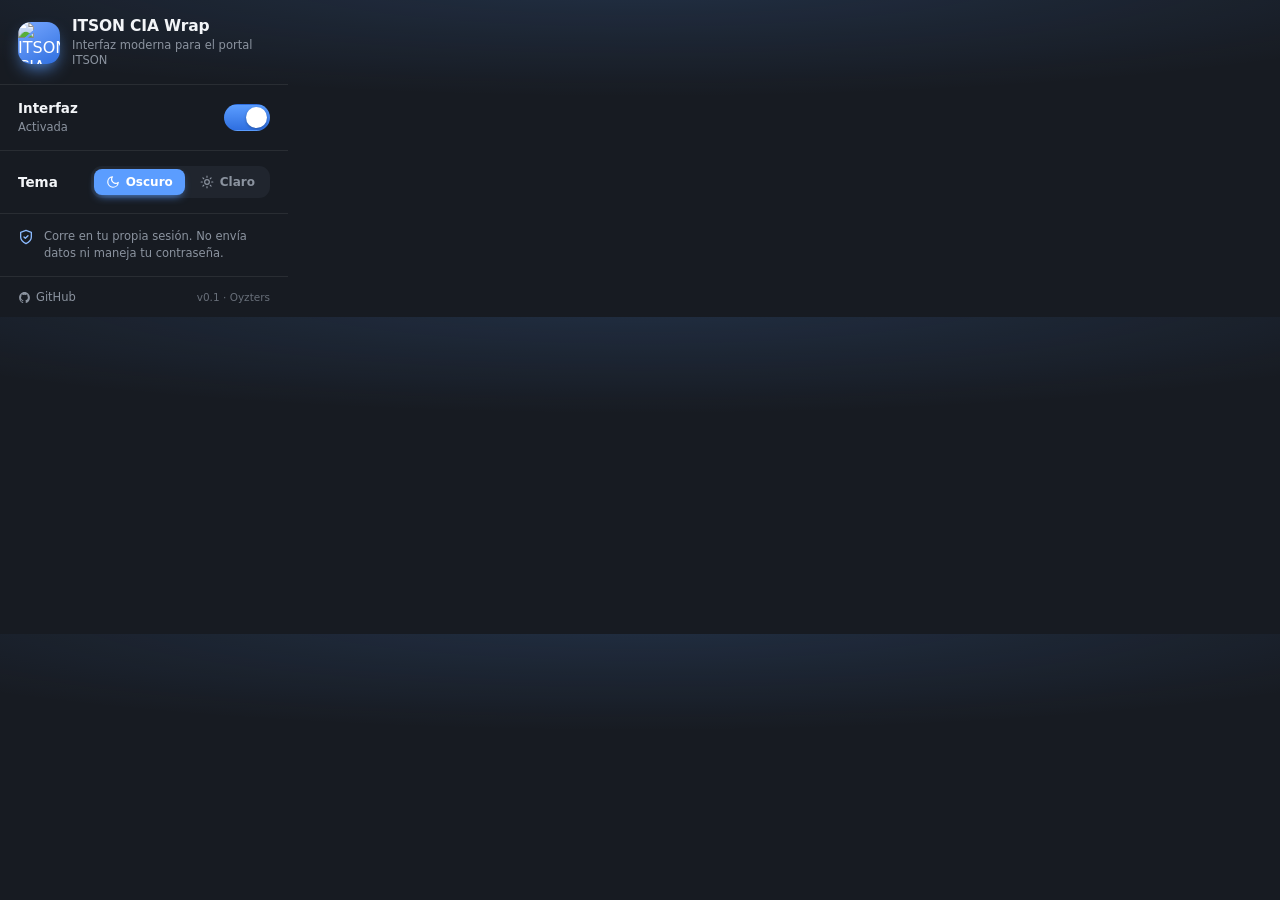
==== extension/popup.html @ 54900333 "Popup: quitar subtitulo 'Claro u oscuro' de Tema (redundante con el selector)" ====
<!doctype html>
<html lang="es">
<head>
<meta charset="utf-8">
<style>
  :root{
    --bg:#12151b; --surface:#171b22; --surface2:#20252e; --ink:#f3f5f8; --ink2:#c7cdd8;
    --muted:#8b939f; --line:rgba(255,255,255,.08); --brand:#5b9dff; --brand2:#8bbaff; --brand-deep:#2f6fe0;
    --knob:#c7cdd8; --glow:rgba(91,157,255,.16);
    --sans:'Inter','Segoe UI',system-ui,-apple-system,sans-serif;
  }
  :root[data-theme="light"]{
    --bg:#ffffff; --surface:#ffffff; --surface2:#eef2f8; --ink:#14213c; --ink2:#33415f;
    --muted:#66728d; --line:#e7ebf3; --brand:#2f5bea; --brand2:#3f6ff0; --brand-deep:#1e3fb0;
    --knob:#ffffff; --glow:rgba(47,91,234,.07);
  }
  *{box-sizing:border-box}
  body{ margin:0; width:288px; font-family:var(--sans); color:var(--ink);
    background:radial-gradient(100% 55% at 50% -8%, var(--glow), transparent 70%), var(--surface);
    -webkit-font-smoothing:antialiased; }

  .hd{ display:flex; align-items:center; gap:12px; padding:18px 18px 16px; }
  .mk{ width:42px; height:42px; border-radius:13px; flex:0 0 auto; display:grid; place-items:center; color:#fff;
    background:linear-gradient(150deg,#78a8ff,var(--brand-deep)); box-shadow:0 8px 18px -6px var(--brand); overflow:hidden; }
  .mk svg{ width:24px; height:24px; }
  .mk img{ width:100%; height:100%; object-fit:cover; }
  .hd h1{ margin:0; font-size:15.5px; font-weight:700; letter-spacing:-.01em; line-height:1.15; }
  .hd p{ margin:2px 0 0; font-size:11.5px; color:var(--muted); line-height:1.3; }

  .item{ display:flex; align-items:center; gap:12px; padding:15px 18px; border-top:1px solid var(--line); }
  .item .lbl{ flex:1; min-width:0; }
  .item .lbl b{ display:block; font-size:13.5px; font-weight:600; }
  .item .lbl span{ font-size:11.5px; color:var(--muted); }

  .sw{ width:46px; height:27px; border-radius:20px; background:var(--surface2); border:1px solid var(--line);
    position:relative; cursor:pointer; flex:0 0 auto; transition:background .16s, border-color .16s; }
  .sw::after{ content:""; position:absolute; top:2px; left:2px; width:21px; height:21px; border-radius:50%;
    background:var(--knob); box-shadow:0 1px 3px rgba(0,0,0,.28); transition:transform .18s cubic-bezier(.3,1.3,.5,1), background .16s; }
  .sw[aria-checked="true"]{ background:linear-gradient(180deg,var(--brand),var(--brand-deep)); border-color:transparent; }
  .sw[aria-checked="true"]::after{ transform:translateX(19px); background:#fff; }

  .seg{ display:flex; gap:3px; background:var(--surface2); border-radius:11px; padding:3px; }
  .seg button{ border:none; background:none; cursor:pointer; color:var(--muted); font:inherit; font-size:12px; font-weight:600;
    padding:6px 12px; border-radius:8px; display:flex; align-items:center; gap:6px; transition:background .14s, color .14s; }
  .seg button svg{ width:14px; height:14px; }
  .seg button.on{ background:var(--brand); color:#fff; box-shadow:0 4px 10px -4px var(--brand); }

  .note{ display:flex; gap:10px; align-items:flex-start; padding:14px 18px; border-top:1px solid var(--line); }
  .note svg{ width:16px; height:16px; color:var(--brand2); flex:0 0 auto; margin-top:1px; }
  .note p{ margin:0; font-size:11.5px; color:var(--muted); line-height:1.5; }

  .foot{ display:flex; align-items:center; gap:14px; padding:13px 18px; border-top:1px solid var(--line); }
  .foot a{ color:var(--muted); font-size:11.5px; text-decoration:none; display:inline-flex; align-items:center; gap:5px; }
  .foot a:hover{ color:var(--ink); }
  .foot a svg{ width:13px; height:13px; }
  .foot .sp{ flex:1; }
  .foot .ver{ font-size:10.5px; color:var(--muted); opacity:.7; }
</style>
</head>
<body>
  <div class="hd">
    <div class="mk"><img src="logo.png" alt="ITSON CIA Wrap"></div>
    <div><h1>ITSON CIA Wrap</h1><p>Interfaz moderna para el portal ITSON</p></div>
  </div>

  <div class="item">
    <div class="lbl"><b>Interfaz</b><span id="st">Activada</span></div>
    <div id="sw" class="sw" role="switch" aria-checked="true" tabindex="0"></div>
  </div>

  <div class="item">
    <div class="lbl"><b>Tema</b></div>
    <div class="seg">
      <button data-theme="dark" class="on"><svg viewBox="0 0 24 24" fill="none" stroke="currentColor" stroke-width="2" stroke-linecap="round" stroke-linejoin="round"><path d="M21 12.8A9 9 0 1 1 11.2 3a7 7 0 0 0 9.8 9.8z"/></svg>Oscuro</button>
      <button data-theme="light"><svg viewBox="0 0 24 24" fill="none" stroke="currentColor" stroke-width="2" stroke-linecap="round" stroke-linejoin="round"><circle cx="12" cy="12" r="4"/><path d="M12 2v2M12 20v2M4 12H2M22 12h-2M5 5l1.4 1.4M17.6 17.6 19 19M5 19l1.4-1.4M17.6 6.4 19 5"/></svg>Claro</button>
    </div>
  </div>

  <div class="note">
    <svg viewBox="0 0 24 24" fill="none" stroke="currentColor" stroke-width="2" stroke-linecap="round" stroke-linejoin="round"><path d="M12 22s8-4 8-10V5l-8-3-8 3v7c0 6 8 10 8 10z"/><path d="m9 12 2 2 4-4"/></svg>
    <p>Corre en tu propia sesión. No envía datos ni maneja tu contraseña.</p>
  </div>

  <div class="foot">
    <a href="https://github.com/oyzters/CIA-Wrap" target="_blank" rel="noopener"><svg viewBox="0 0 24 24" fill="currentColor"><path d="M12 2C6.5 2 2 6.6 2 12.3c0 4.5 2.9 8.3 6.8 9.7.5.1.7-.2.7-.5v-1.7c-2.8.6-3.4-1.4-3.4-1.4-.4-1.2-1.1-1.5-1.1-1.5-.9-.6.1-.6.1-.6 1 .1 1.5 1 1.5 1 .9 1.6 2.4 1.1 3 .9.1-.7.3-1.1.6-1.4-2.2-.3-4.6-1.1-4.6-5 0-1.1.4-2 1-2.7-.1-.3-.4-1.3.1-2.7 0 0 .8-.3 2.7 1a9.4 9.4 0 0 1 5 0c1.9-1.3 2.7-1 2.7-1 .5 1.4.2 2.4.1 2.7.6.7 1 1.6 1 2.7 0 3.9-2.3 4.7-4.6 5 .4.3.7.9.7 1.9v2.8c0 .3.2.6.7.5A10.3 10.3 0 0 0 22 12.3C22 6.6 17.5 2 12 2z"/></svg>GitHub</a>
    <span class="sp"></span>
    <span class="ver">v0.1 · Oyzters</span>
  </div>

  <script src="popup.js"></script>
</body>
</html>
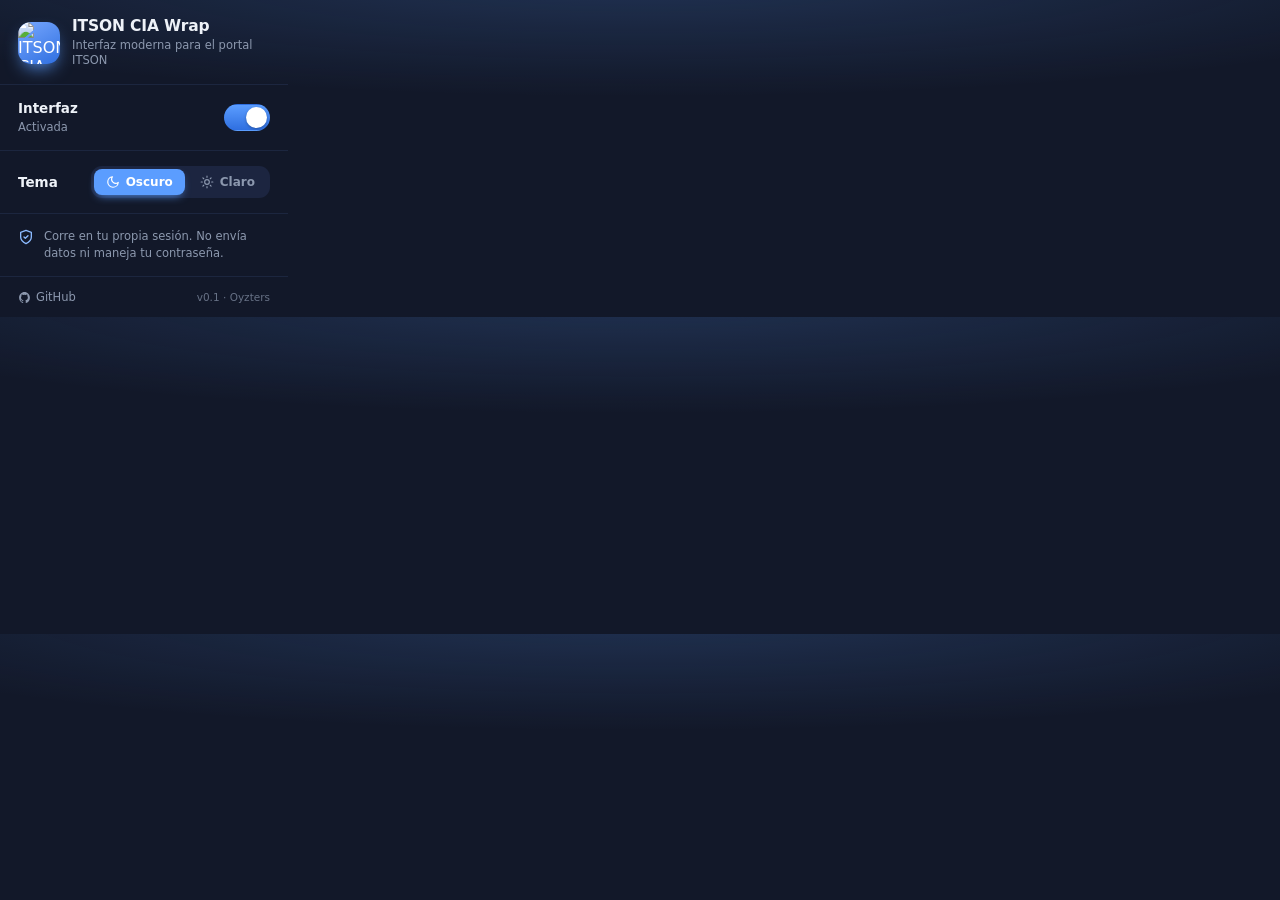
==== commit 75ba319c: "Dark con mas personalidad: base azul-marino de la marca (no gris neutro) + grid tech sutil (guiño al" ====
--- a/extension/popup.html
+++ b/extension/popup.html
@@ -4,9 +4,9 @@
 <meta charset="utf-8">
 <style>
   :root{
-    --bg:#12151b; --surface:#171b22; --surface2:#20252e; --ink:#f3f5f8; --ink2:#c7cdd8;
-    --muted:#8b939f; --line:rgba(255,255,255,.08); --brand:#5b9dff; --brand2:#8bbaff; --brand-deep:#2f6fe0;
-    --knob:#c7cdd8; --glow:rgba(91,157,255,.16);
+    --bg:#0b1020; --surface:#121829; --surface2:#1c2540; --ink:#eef2f8; --ink2:#c3ccdd;
+    --muted:#8c98ae; --line:rgba(120,160,255,.10); --brand:#5b9dff; --brand2:#8bbaff; --brand-deep:#2f6fe0;
+    --knob:#c3ccdd; --glow:rgba(91,157,255,.20);
     --sans:'Inter','Segoe UI',system-ui,-apple-system,sans-serif;
   }
   :root[data-theme="light"]{
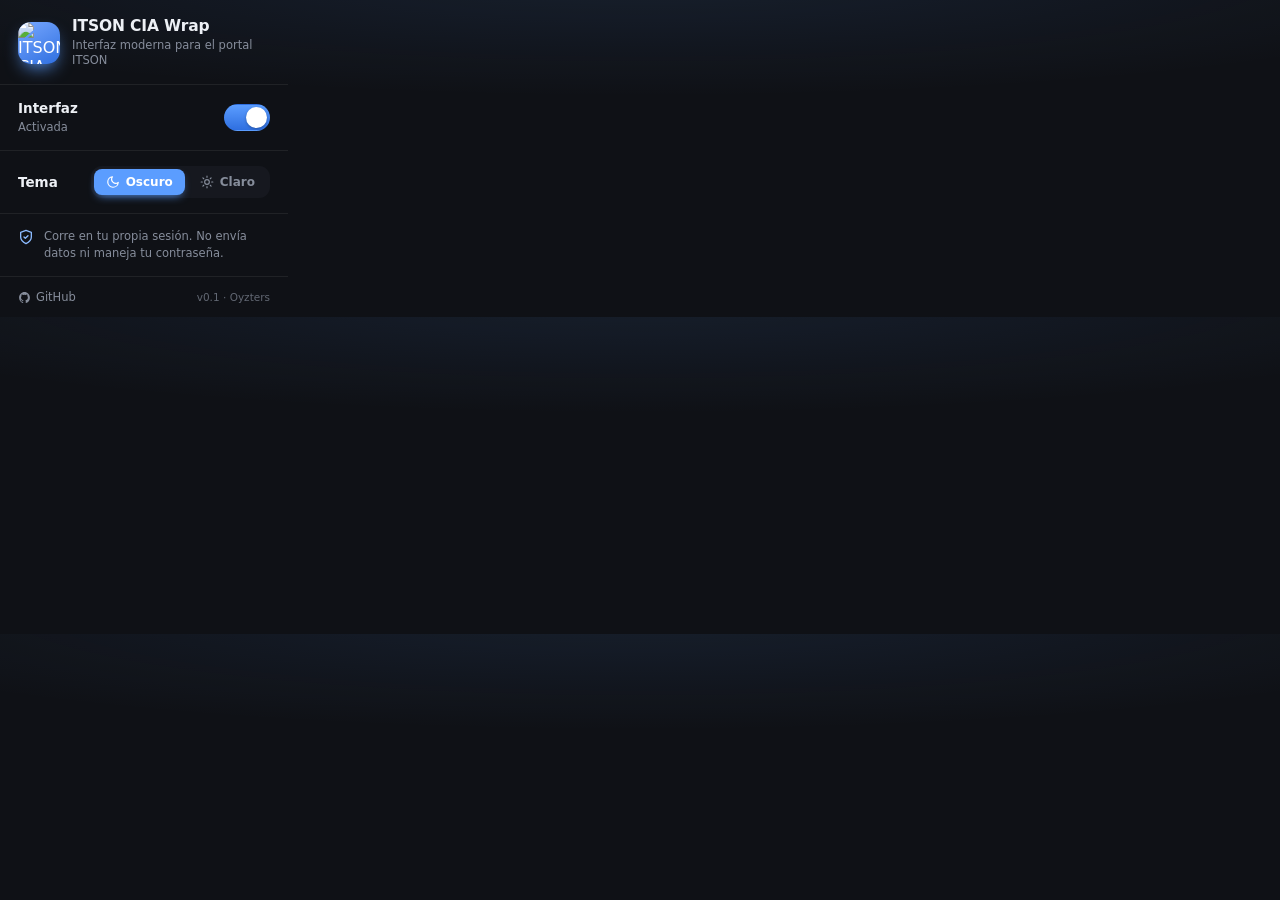
==== commit c8451f68: "Dark mas oscuro y sobrio: quitar grid + neon del fondo (glows casi a cero), base mas oscura neutra; " ====
--- a/extension/popup.html
+++ b/extension/popup.html
@@ -4,9 +4,9 @@
 <meta charset="utf-8">
 <style>
   :root{
-    --bg:#0b1020; --surface:#121829; --surface2:#1c2540; --ink:#eef2f8; --ink2:#c3ccdd;
-    --muted:#8c98ae; --line:rgba(120,160,255,.10); --brand:#5b9dff; --brand2:#8bbaff; --brand-deep:#2f6fe0;
-    --knob:#c3ccdd; --glow:rgba(91,157,255,.20);
+    --bg:#08090d; --surface:#0f1116; --surface2:#16181f; --ink:#edf0f5; --ink2:#c1c8d4;
+    --muted:#868d9b; --line:rgba(255,255,255,.07); --brand:#5b9dff; --brand2:#8bbaff; --brand-deep:#2f6fe0;
+    --knob:#c1c8d4; --glow:rgba(91,157,255,.10);
     --sans:'Inter','Segoe UI',system-ui,-apple-system,sans-serif;
   }
   :root[data-theme="light"]{
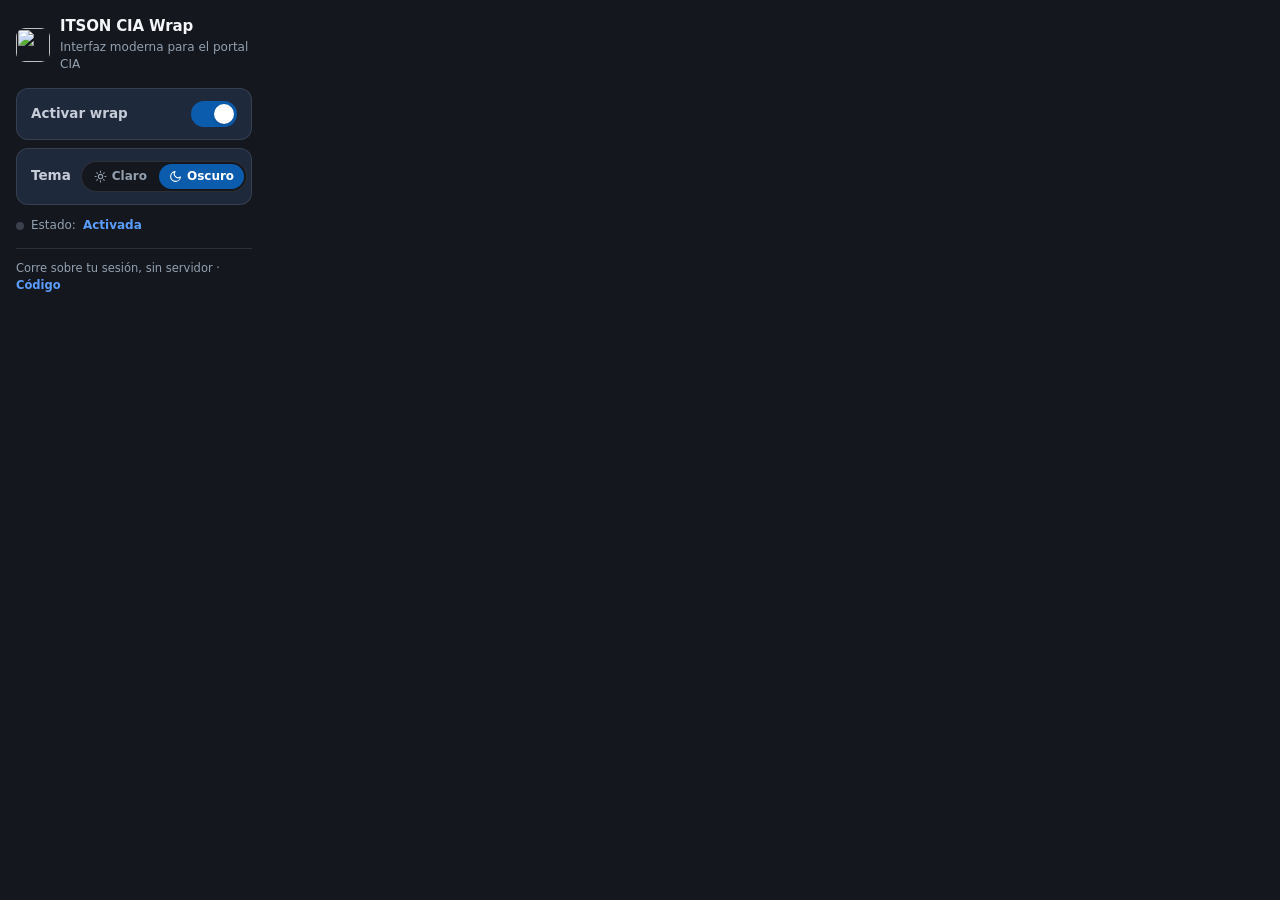
==== commit e6003e11: "Rediseño con el sistema de iVirtual Wrap + pantallas de componente - Tokens, tipografía (Figtree / P" ====
--- a/extension/popup.html
+++ b/extension/popup.html
@@ -3,89 +3,82 @@
 <head>
 <meta charset="utf-8">
 <style>
+  /* Mismo lenguaje que iVirtual Wrap: Figtree, azules ITSON y esquinas suaves. */
   :root{
-    --bg:#08090d; --surface:#0f1116; --surface2:#16181f; --ink:#edf0f5; --ink2:#c1c8d4;
-    --muted:#868d9b; --line:rgba(255,255,255,.07); --brand:#5b9dff; --brand2:#8bbaff; --brand-deep:#2f6fe0;
-    --knob:#c1c8d4; --glow:rgba(91,157,255,.10);
-    --sans:'Inter','Segoe UI',system-ui,-apple-system,sans-serif;
+    --blue-700:#5b9dff; --blue-600:#8bbaff; --blue-50:rgba(91,157,255,.14); --fill:#0b5cad;
+    --ink:#f4f6f9; --ink-2:#c7cdd8; --muted:#93a0b0; --line:rgba(255,255,255,.1); --bg:#14171d;
+    --off:#3a414d;
   }
   :root[data-theme="light"]{
-    --bg:#ffffff; --surface:#ffffff; --surface2:#eef2f8; --ink:#14213c; --ink2:#33415f;
-    --muted:#66728d; --line:#e7ebf3; --brand:#2f5bea; --brand2:#3f6ff0; --brand-deep:#1e3fb0;
-    --knob:#ffffff; --glow:rgba(47,91,234,.07);
+    --blue-700:#0b5cad; --blue-600:#1461bd; --blue-50:#eef5fc;
+    --ink:#0f1b2d; --ink-2:#38465c; --muted:#6b7891; --line:#e5eaf2; --bg:#fff;
+    --off:#c7ced6;
   }
   *{box-sizing:border-box}
-  body{ margin:0; width:288px; font-family:var(--sans); color:var(--ink);
-    background:radial-gradient(100% 55% at 50% -8%, var(--glow), transparent 70%), var(--surface);
-    -webkit-font-smoothing:antialiased; }
+  body{ width:268px; margin:0; padding:16px;
+    font:14px/1.45 "Figtree",system-ui,-apple-system,"Segoe UI",Roboto,sans-serif;
+    background:var(--bg); color:var(--ink); -webkit-font-smoothing:antialiased; }
 
-  .hd{ display:flex; align-items:center; gap:12px; padding:18px 18px 16px; }
-  .mk{ width:42px; height:42px; border-radius:13px; flex:0 0 auto; display:grid; place-items:center; color:#fff;
-    background:linear-gradient(150deg,#78a8ff,var(--brand-deep)); box-shadow:0 8px 18px -6px var(--brand); overflow:hidden; }
-  .mk svg{ width:24px; height:24px; }
-  .mk img{ width:100%; height:100%; object-fit:cover; }
-  .hd h1{ margin:0; font-size:15.5px; font-weight:700; letter-spacing:-.01em; line-height:1.15; }
-  .hd p{ margin:2px 0 0; font-size:11.5px; color:var(--muted); line-height:1.3; }
+  .brand{ display:flex; align-items:center; gap:10px; margin-bottom:14px; }
+  .brand img{ width:34px; height:34px; border-radius:9px; object-fit:cover; }
+  h1{ font-size:15px; font-weight:800; letter-spacing:-.01em; margin:0; }
+  p.sub{ margin:1px 0 0; font-size:12px; color:var(--muted); }
 
-  .item{ display:flex; align-items:center; gap:12px; padding:15px 18px; border-top:1px solid var(--line); }
-  .item .lbl{ flex:1; min-width:0; }
-  .item .lbl b{ display:block; font-size:13.5px; font-weight:600; }
-  .item .lbl span{ font-size:11.5px; color:var(--muted); }
+  .card{ display:flex; align-items:center; justify-content:space-between; gap:10px;
+    padding:12px 14px; border:1px solid var(--line); border-radius:12px; background:var(--blue-50); }
+  .card + .card{ margin-top:8px; }
+  .card .label{ font-size:13.5px; font-weight:600; color:var(--ink-2); }
 
-  .sw{ width:46px; height:27px; border-radius:20px; background:var(--surface2); border:1px solid var(--line);
-    position:relative; cursor:pointer; flex:0 0 auto; transition:background .16s, border-color .16s; }
-  .sw::after{ content:""; position:absolute; top:2px; left:2px; width:21px; height:21px; border-radius:50%;
-    background:var(--knob); box-shadow:0 1px 3px rgba(0,0,0,.28); transition:transform .18s cubic-bezier(.3,1.3,.5,1), background .16s; }
-  .sw[aria-checked="true"]{ background:linear-gradient(180deg,var(--brand),var(--brand-deep)); border-color:transparent; }
-  .sw[aria-checked="true"]::after{ transform:translateX(19px); background:#fff; }
+  .sw{ position:relative; width:46px; height:26px; flex:none; cursor:pointer;
+    background:var(--off); border-radius:999px; transition:.2s; }
+  .sw::before{ content:""; position:absolute; height:20px; width:20px; left:3px; top:3px;
+    background:#fff; border-radius:50%; box-shadow:0 1px 3px rgba(15,27,45,.25); transition:.2s; }
+  .sw[aria-checked="true"]{ background:var(--fill); }
+  .sw[aria-checked="true"]::before{ transform:translateX(20px); }
+  .sw:focus-visible{ outline:0; box-shadow:0 0 0 3px rgba(26,115,199,.35); }
 
-  .seg{ display:flex; gap:3px; background:var(--surface2); border-radius:11px; padding:3px; }
+  .seg{ display:flex; gap:2px; padding:2px; border-radius:999px; background:var(--bg); border:1px solid var(--line); }
   .seg button{ border:none; background:none; cursor:pointer; color:var(--muted); font:inherit; font-size:12px; font-weight:600;
-    padding:6px 12px; border-radius:8px; display:flex; align-items:center; gap:6px; transition:background .14s, color .14s; }
-  .seg button svg{ width:14px; height:14px; }
-  .seg button.on{ background:var(--brand); color:#fff; box-shadow:0 4px 10px -4px var(--brand); }
+    padding:4px 10px; border-radius:999px; display:flex; align-items:center; gap:5px; transition:background .15s, color .15s; }
+  .seg button svg{ width:13px; height:13px; }
+  .seg button:hover{ color:var(--blue-700); }
+  .seg button.on{ background:var(--fill); color:#fff; }
 
-  .note{ display:flex; gap:10px; align-items:flex-start; padding:14px 18px; border-top:1px solid var(--line); }
-  .note svg{ width:16px; height:16px; color:var(--brand2); flex:0 0 auto; margin-top:1px; }
-  .note p{ margin:0; font-size:11.5px; color:var(--muted); line-height:1.5; }
+  .state{ display:flex; align-items:center; gap:7px; margin-top:12px; font-size:12px; color:var(--muted); }
+  .dot{ width:8px; height:8px; border-radius:999px; background:var(--off); }
+  body.on .dot{ background:var(--blue-600); }
+  .state b{ color:var(--blue-700); font-weight:700; }
 
-  .foot{ display:flex; align-items:center; gap:14px; padding:13px 18px; border-top:1px solid var(--line); }
-  .foot a{ color:var(--muted); font-size:11.5px; text-decoration:none; display:inline-flex; align-items:center; gap:5px; }
-  .foot a:hover{ color:var(--ink); }
-  .foot a svg{ width:13px; height:13px; }
-  .foot .sp{ flex:1; }
-  .foot .ver{ font-size:10.5px; color:var(--muted); opacity:.7; }
+  footer{ margin-top:14px; padding-top:11px; border-top:1px solid var(--line); font-size:11.5px; color:var(--muted); }
+  footer a{ color:var(--blue-700); font-weight:600; text-decoration:none; }
+  footer a:hover{ text-decoration:underline; }
 </style>
 </head>
 <body>
-  <div class="hd">
-    <div class="mk"><img src="logo.png" alt="ITSON CIA Wrap"></div>
-    <div><h1>ITSON CIA Wrap</h1><p>Interfaz moderna para el portal ITSON</p></div>
-  </div>
-
-  <div class="item">
-    <div class="lbl"><b>Interfaz</b><span id="st">Activada</span></div>
-    <div id="sw" class="sw" role="switch" aria-checked="true" tabindex="0"></div>
-  </div>
-
-  <div class="item">
-    <div class="lbl"><b>Tema</b></div>
-    <div class="seg">
-      <button data-theme="dark" class="on"><svg viewBox="0 0 24 24" fill="none" stroke="currentColor" stroke-width="2" stroke-linecap="round" stroke-linejoin="round"><path d="M21 12.8A9 9 0 1 1 11.2 3a7 7 0 0 0 9.8 9.8z"/></svg>Oscuro</button>
-      <button data-theme="light"><svg viewBox="0 0 24 24" fill="none" stroke="currentColor" stroke-width="2" stroke-linecap="round" stroke-linejoin="round"><circle cx="12" cy="12" r="4"/><path d="M12 2v2M12 20v2M4 12H2M22 12h-2M5 5l1.4 1.4M17.6 17.6 19 19M5 19l1.4-1.4M17.6 6.4 19 5"/></svg>Claro</button>
+  <div class="brand">
+    <img src="logo.png" alt="">
+    <div>
+      <h1>ITSON CIA Wrap</h1>
+      <p class="sub">Interfaz moderna para el portal CIA</p>
     </div>
   </div>
 
-  <div class="note">
-    <svg viewBox="0 0 24 24" fill="none" stroke="currentColor" stroke-width="2" stroke-linecap="round" stroke-linejoin="round"><path d="M12 22s8-4 8-10V5l-8-3-8 3v7c0 6 8 10 8 10z"/><path d="m9 12 2 2 4-4"/></svg>
-    <p>Corre en tu propia sesión. No envía datos ni maneja tu contraseña.</p>
+  <div class="card">
+    <span class="label">Activar wrap</span>
+    <div id="sw" class="sw" role="switch" aria-checked="true" aria-label="Activar wrap" tabindex="0"></div>
   </div>
 
-  <div class="foot">
-    <a href="https://github.com/oyzters/CIA-Wrap" target="_blank" rel="noopener"><svg viewBox="0 0 24 24" fill="currentColor"><path d="M12 2C6.5 2 2 6.6 2 12.3c0 4.5 2.9 8.3 6.8 9.7.5.1.7-.2.7-.5v-1.7c-2.8.6-3.4-1.4-3.4-1.4-.4-1.2-1.1-1.5-1.1-1.5-.9-.6.1-.6.1-.6 1 .1 1.5 1 1.5 1 .9 1.6 2.4 1.1 3 .9.1-.7.3-1.1.6-1.4-2.2-.3-4.6-1.1-4.6-5 0-1.1.4-2 1-2.7-.1-.3-.4-1.3.1-2.7 0 0 .8-.3 2.7 1a9.4 9.4 0 0 1 5 0c1.9-1.3 2.7-1 2.7-1 .5 1.4.2 2.4.1 2.7.6.7 1 1.6 1 2.7 0 3.9-2.3 4.7-4.6 5 .4.3.7.9.7 1.9v2.8c0 .3.2.6.7.5A10.3 10.3 0 0 0 22 12.3C22 6.6 17.5 2 12 2z"/></svg>GitHub</a>
-    <span class="sp"></span>
-    <span class="ver">v0.1 · Oyzters</span>
+  <div class="card">
+    <span class="label">Tema</span>
+    <div class="seg">
+      <button data-theme="light"><svg viewBox="0 0 24 24" fill="none" stroke="currentColor" stroke-width="2" stroke-linecap="round" stroke-linejoin="round"><circle cx="12" cy="12" r="4"/><path d="M12 2v2M12 20v2M4 12H2M22 12h-2M5 5l1.4 1.4M17.6 17.6 19 19M5 19l1.4-1.4M17.6 6.4 19 5"/></svg>Claro</button>
+      <button data-theme="dark" class="on"><svg viewBox="0 0 24 24" fill="none" stroke="currentColor" stroke-width="2" stroke-linecap="round" stroke-linejoin="round"><path d="M21 12.8A9 9 0 1 1 11.2 3a7 7 0 0 0 9.8 9.8z"/></svg>Oscuro</button>
+    </div>
   </div>
+
+  <div class="state"><span class="dot"></span>Estado: <b id="st">Activada</b></div>
+
+  <footer>Corre sobre tu sesión, sin servidor · <a href="https://github.com/oyzters/CIA-Wrap" target="_blank" rel="noopener">Código</a></footer>
 
   <script src="popup.js"></script>
 </body>
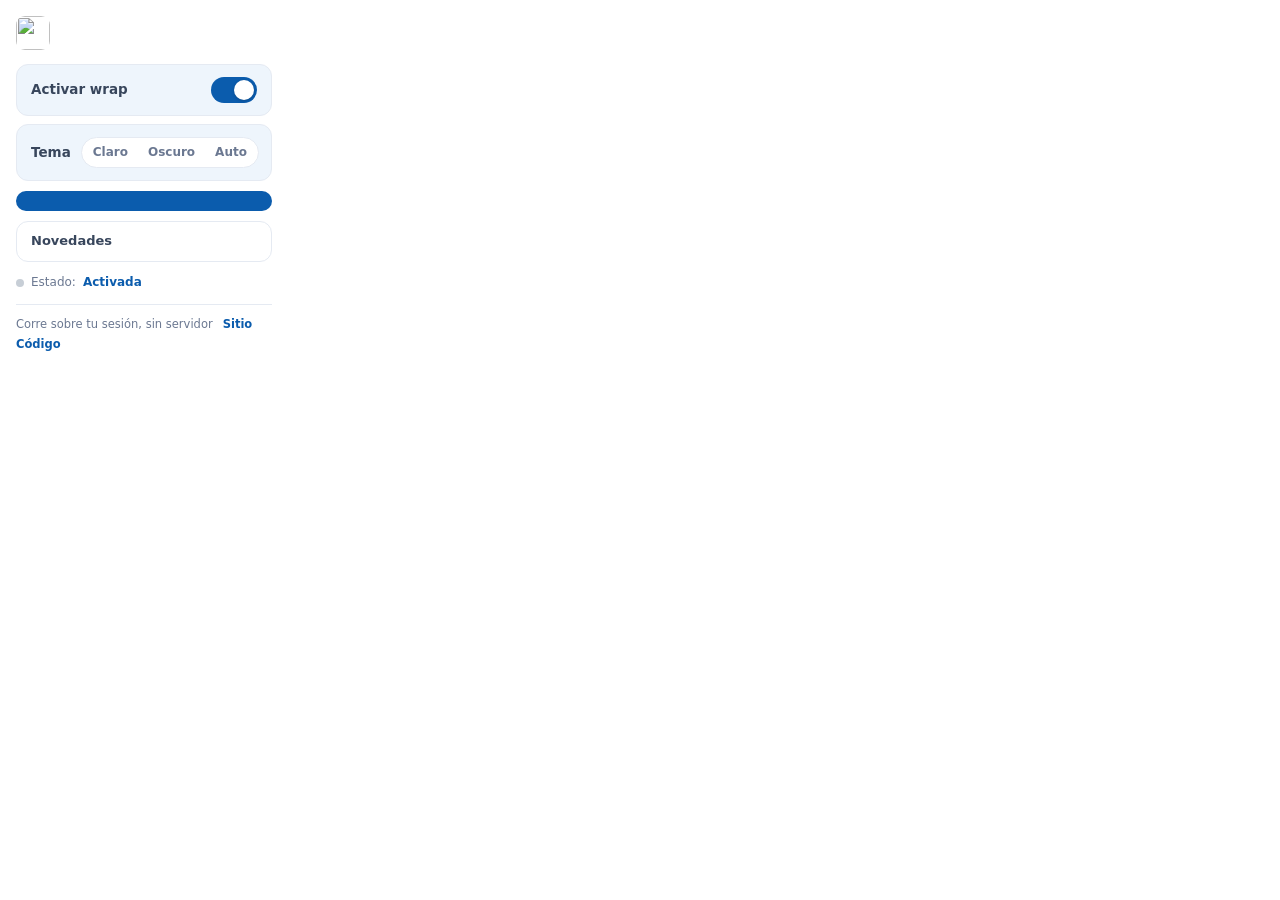
==== commit f3cd3a12: "CIA Wrap 1.0.0: lista para la Chrome Web Store Extensión - Nombre CIA Wrap (sin "ITSON": la tienda r" ====
--- a/extension/popup.html
+++ b/extension/popup.html
@@ -2,25 +2,30 @@
 <html lang="es">
 <head>
 <meta charset="utf-8">
+<!--
+  Popup compartido por CIA Wrap e iVirtual Wrap: mismo archivo en las dos
+  extensiones. Lo que cambia (nombre, portal, claves de storage) vive en el
+  bloque CONFIG de popup.js; las novedades, en changelog.js.
+-->
 <style>
-  /* Mismo lenguaje que iVirtual Wrap: Figtree, azules ITSON y esquinas suaves. */
+  /* Mismo lenguaje que los wraps: Figtree, azules ITSON y esquinas suaves. */
   :root{
-    --blue-700:#5b9dff; --blue-600:#8bbaff; --blue-50:rgba(91,157,255,.14); --fill:#0b5cad;
+    --blue-700:#0b5cad; --blue-600:#1461bd; --blue-50:#eef5fc; --fill:#0b5cad;
+    --ink:#0f1b2d; --ink-2:#38465c; --muted:#6b7891; --line:#e5eaf2; --bg:#fff;
+    --off:#c7ced6; --seg:#fff;
+  }
+  :root[data-theme="dark"]{
+    --blue-700:#5b9dff; --blue-600:#8bbaff; --blue-50:rgba(91,157,255,.14);
     --ink:#f4f6f9; --ink-2:#c7cdd8; --muted:#93a0b0; --line:rgba(255,255,255,.1); --bg:#14171d;
-    --off:#3a414d;
-  }
-  :root[data-theme="light"]{
-    --blue-700:#0b5cad; --blue-600:#1461bd; --blue-50:#eef5fc;
-    --ink:#0f1b2d; --ink-2:#38465c; --muted:#6b7891; --line:#e5eaf2; --bg:#fff;
-    --off:#c7ced6;
+    --off:#3a414d; --seg:#191d25;
   }
   *{box-sizing:border-box}
-  body{ width:268px; margin:0; padding:16px;
+  body{ width:288px; margin:0; padding:16px;
     font:14px/1.45 "Figtree",system-ui,-apple-system,"Segoe UI",Roboto,sans-serif;
     background:var(--bg); color:var(--ink); -webkit-font-smoothing:antialiased; }
 
   .brand{ display:flex; align-items:center; gap:10px; margin-bottom:14px; }
-  .brand img{ width:34px; height:34px; border-radius:9px; object-fit:cover; }
+  .brand img{ width:34px; height:34px; border-radius:9px; }
   h1{ font-size:15px; font-weight:800; letter-spacing:-.01em; margin:0; }
   p.sub{ margin:1px 0 0; font-size:12px; color:var(--muted); }
 
@@ -37,29 +42,47 @@
   .sw[aria-checked="true"]::before{ transform:translateX(20px); }
   .sw:focus-visible{ outline:0; box-shadow:0 0 0 3px rgba(26,115,199,.35); }
 
-  .seg{ display:flex; gap:2px; padding:2px; border-radius:999px; background:var(--bg); border:1px solid var(--line); }
+  .seg{ display:flex; gap:2px; padding:2px; border-radius:999px; background:var(--seg); border:1px solid var(--line); }
   .seg button{ border:none; background:none; cursor:pointer; color:var(--muted); font:inherit; font-size:12px; font-weight:600;
-    padding:4px 10px; border-radius:999px; display:flex; align-items:center; gap:5px; transition:background .15s, color .15s; }
-  .seg button svg{ width:13px; height:13px; }
+    padding:4px 9px; border-radius:999px; transition:background .15s, color .15s; }
   .seg button:hover{ color:var(--blue-700); }
   .seg button.on{ background:var(--fill); color:#fff; }
+
+  .open{ display:flex; align-items:center; justify-content:center; gap:7px; width:100%; margin-top:10px;
+    padding:10px 14px; border:0; border-radius:12px; background:var(--fill); color:#fff;
+    font:inherit; font-size:13.5px; font-weight:700; cursor:pointer; transition:background .15s; }
+  .open:hover{ background:var(--blue-600); }
+  :root[data-theme="dark"] .open:hover{ background:#1461bd; }
+  .open svg{ width:15px; height:15px; }
+
+  details.news{ margin-top:10px; border:1px solid var(--line); border-radius:12px; }
+  details.news summary{ list-style:none; cursor:pointer; display:flex; align-items:center; gap:8px;
+    padding:10px 14px; font-size:13px; font-weight:700; color:var(--ink-2); }
+  details.news summary::-webkit-details-marker{ display:none; }
+  details.news summary .ver{ margin-left:auto; font-size:11.5px; font-weight:600; color:var(--muted); }
+  details.news summary .new{ display:none; padding:1px 7px; border-radius:999px; background:var(--fill); color:#fff; font-size:10.5px; font-weight:700; }
+  details.news.unseen summary .new{ display:inline-block; }
+  details.news ul{ margin:0; padding:0 14px 12px 30px; font-size:12.5px; color:var(--ink-2); }
+  details.news li{ margin:4px 0; }
 
   .state{ display:flex; align-items:center; gap:7px; margin-top:12px; font-size:12px; color:var(--muted); }
   .dot{ width:8px; height:8px; border-radius:999px; background:var(--off); }
   body.on .dot{ background:var(--blue-600); }
   .state b{ color:var(--blue-700); font-weight:700; }
 
-  footer{ margin-top:14px; padding-top:11px; border-top:1px solid var(--line); font-size:11.5px; color:var(--muted); }
+  footer{ display:flex; flex-wrap:wrap; gap:4px 10px; margin-top:12px; padding-top:11px; border-top:1px solid var(--line);
+    font-size:11.5px; color:var(--muted); }
   footer a{ color:var(--blue-700); font-weight:600; text-decoration:none; }
   footer a:hover{ text-decoration:underline; }
+  footer .v{ margin-left:auto; }
 </style>
 </head>
 <body>
   <div class="brand">
-    <img src="logo.png" alt="">
+    <img id="icon" src="" alt="">
     <div>
-      <h1>ITSON CIA Wrap</h1>
-      <p class="sub">Interfaz moderna para el portal CIA</p>
+      <h1 id="name"></h1>
+      <p class="sub" id="sub"></p>
     </div>
   </div>
 
@@ -70,16 +93,30 @@
 
   <div class="card">
     <span class="label">Tema</span>
-    <div class="seg">
-      <button data-theme="light"><svg viewBox="0 0 24 24" fill="none" stroke="currentColor" stroke-width="2" stroke-linecap="round" stroke-linejoin="round"><circle cx="12" cy="12" r="4"/><path d="M12 2v2M12 20v2M4 12H2M22 12h-2M5 5l1.4 1.4M17.6 17.6 19 19M5 19l1.4-1.4M17.6 6.4 19 5"/></svg>Claro</button>
-      <button data-theme="dark" class="on"><svg viewBox="0 0 24 24" fill="none" stroke="currentColor" stroke-width="2" stroke-linecap="round" stroke-linejoin="round"><path d="M21 12.8A9 9 0 1 1 11.2 3a7 7 0 0 0 9.8 9.8z"/></svg>Oscuro</button>
+    <div class="seg" role="radiogroup" aria-label="Tema">
+      <button data-theme="light">Claro</button>
+      <button data-theme="dark">Oscuro</button>
+      <button data-theme="auto">Auto</button>
     </div>
   </div>
 
+  <button class="open" id="open" type="button"></button>
+
+  <details class="news" id="news">
+    <summary>Novedades <span class="new">Nuevo</span><span class="ver" id="newsVer"></span></summary>
+    <ul id="newsList"></ul>
+  </details>
+
   <div class="state"><span class="dot"></span>Estado: <b id="st">Activada</b></div>
 
-  <footer>Corre sobre tu sesión, sin servidor · <a href="https://github.com/oyzters/CIA-Wrap" target="_blank" rel="noopener">Código</a></footer>
+  <footer>
+    <span>Corre sobre tu sesión, sin servidor</span>
+    <a id="site" href="#" target="_blank" rel="noopener">Sitio</a>
+    <a id="code" href="#" target="_blank" rel="noopener">Código</a>
+    <span class="v" id="ver"></span>
+  </footer>
 
+  <script src="changelog.js"></script>
   <script src="popup.js"></script>
 </body>
 </html>
